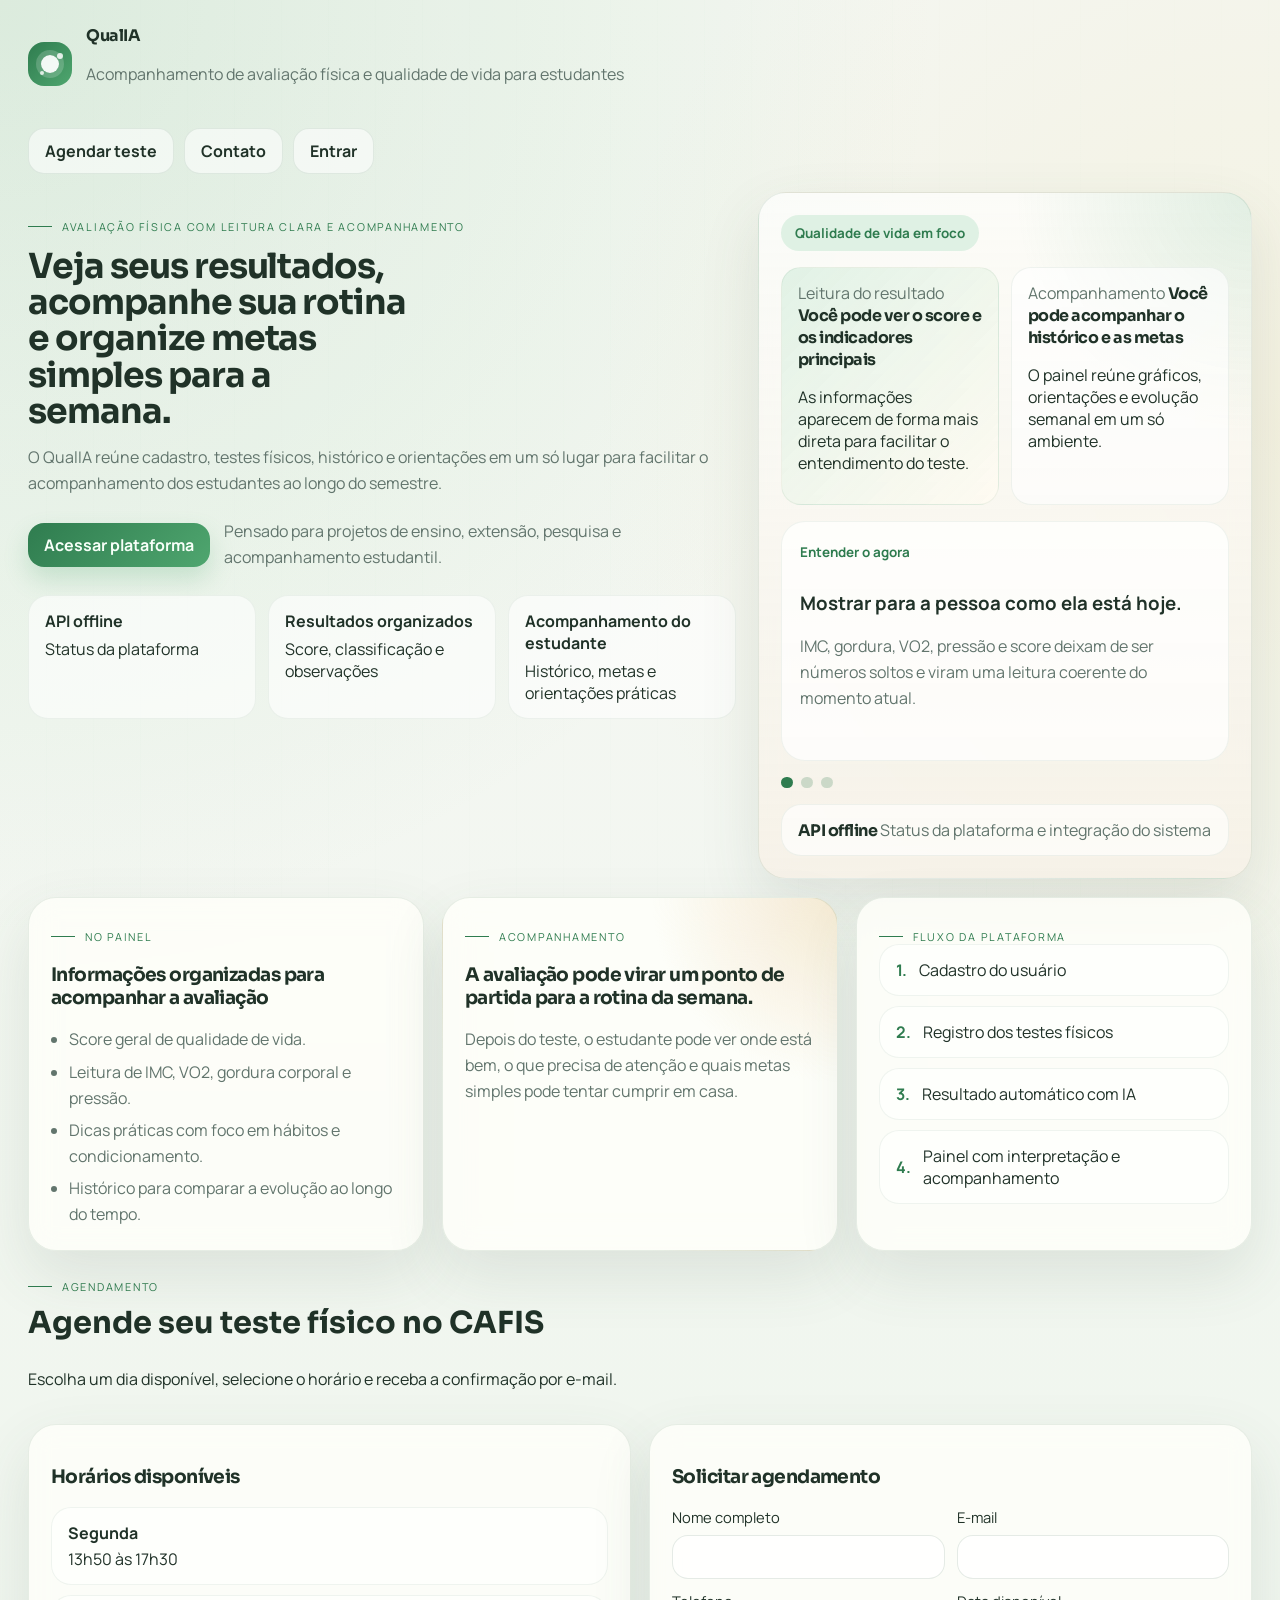
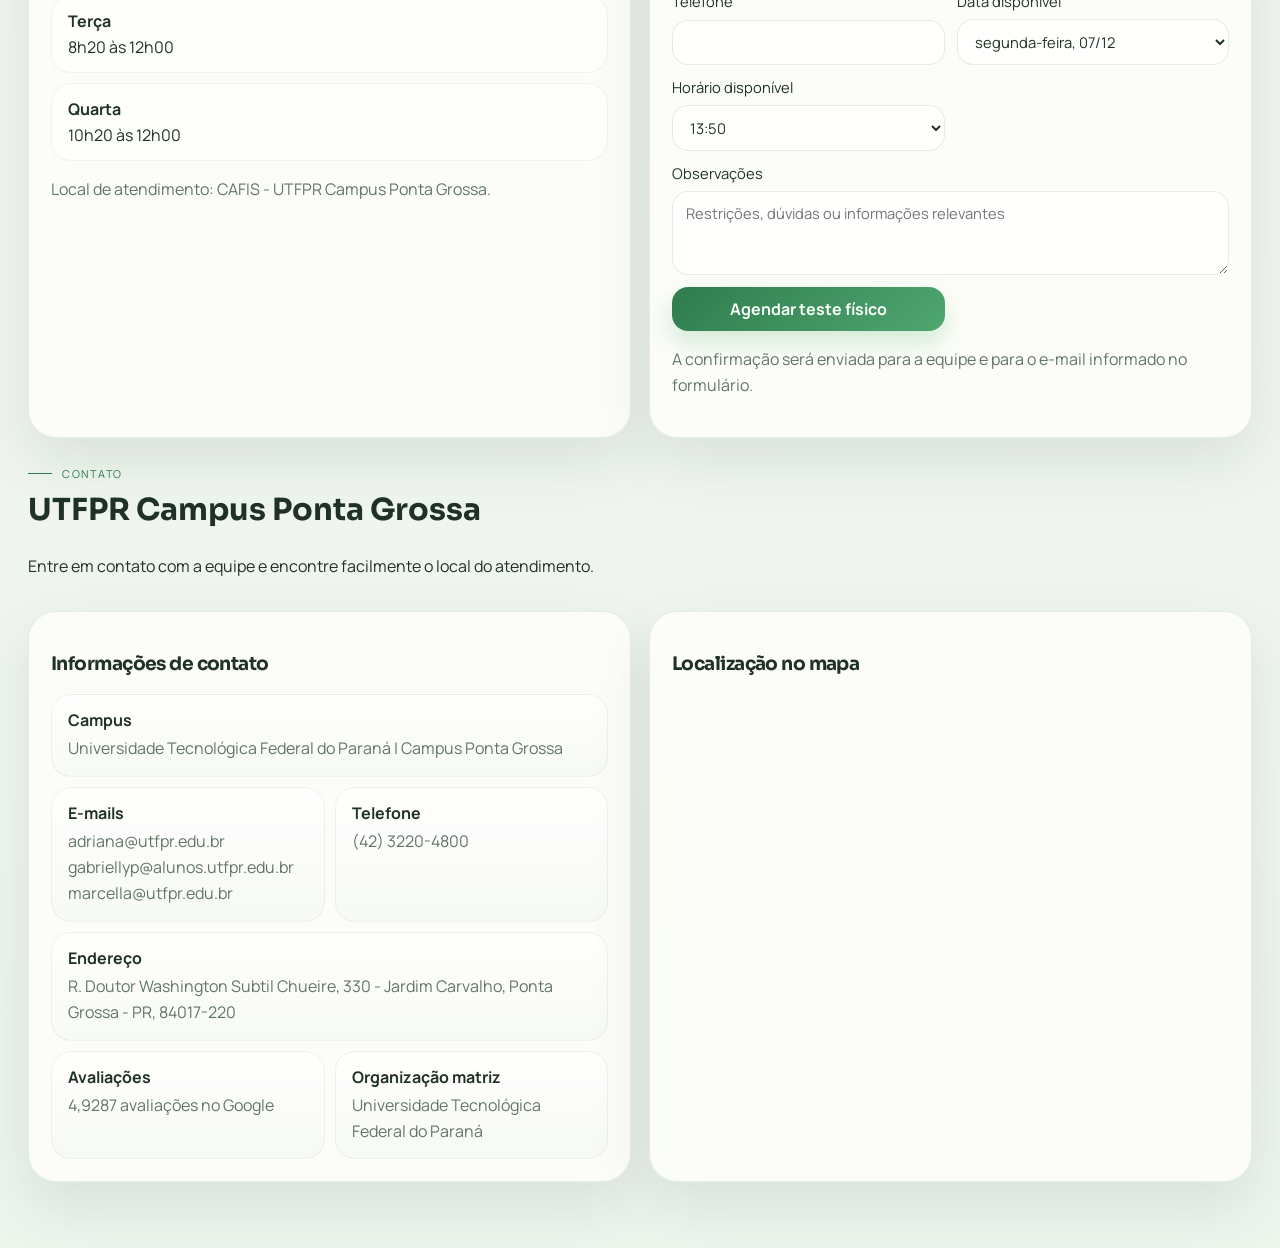
==== frontend/index.html @ cb6a68ba "QualIA inicial" ====
<!DOCTYPE html>
<html lang="pt-BR">
<head>
  <meta charset="UTF-8" />
  <meta name="viewport" content="width=device-width, initial-scale=1.0" />
  <title>QualIA</title>
  <link rel="preconnect" href="https://fonts.googleapis.com" />
  <link rel="preconnect" href="https://fonts.gstatic.com" crossorigin />
  <link href="https://fonts.googleapis.com/css2?family=Sora:wght@400;500;600;700&family=Manrope:wght@400;500;600;700&display=swap" rel="stylesheet" />
  <link rel="stylesheet" href="./styles.css?v=20260331c" />
</head>
<body>
  <div class="page-shell">
    <section id="public-view" class="screen">
      <header class="site-header">
        <div class="brand-block">
          <span class="brand-mark">
            <span class="brand-mark-core"></span>
          </span>
          <div>
            <strong>QualIA</strong>
            <p>Acompanhamento de avaliação física e qualidade de vida para estudantes</p>
          </div>
        </div>
        <nav class="site-nav">
          <a href="#schedule-section" class="btn ghost nav-link">Agendar teste</a>
          <a href="#contact-section" class="btn ghost nav-link">Contato</a>
          <button id="header-login-btn" class="btn ghost" type="button">Entrar</button>
        </nav>
      </header>

      <section class="hero">
        <div class="hero-copy">
          <span class="eyebrow">Avaliação física com leitura clara e acompanhamento</span>
          <h1>Veja seus resultados, acompanhe sua rotina e organize metas simples para a semana.</h1>
          <p class="hero-lead">
            O QualIA reúne cadastro, testes físicos, histórico e orientações em um só lugar para facilitar
            o acompanhamento dos estudantes ao longo do semestre.
          </p>

          <div class="hero-actions">
            <button id="open-login-btn" class="btn primary" type="button">Acessar plataforma</button>
            <span class="soft-note">Pensado para projetos de ensino, extensão, pesquisa e acompanhamento estudantil.</span>
          </div>

          <div class="hero-mini-metrics">
            <article>
              <strong id="hero-health">API offline</strong>
              <span>Status da plataforma</span>
            </article>
            <article>
              <strong>Resultados organizados</strong>
              <span>Score, classificação e observações</span>
            </article>
            <article>
              <strong>Acompanhamento do estudante</strong>
              <span>Histórico, metas e orientações práticas</span>
            </article>
          </div>
        </div>

        <div class="hero-panel glass">
          <div class="hero-panel-top">
            <span class="status-badge">Qualidade de vida em foco</span>
          </div>

          <div class="hero-panel-board">
            <article class="hero-board-card highlight">
              <span>Leitura do resultado</span>
              <strong>Você pode ver o score e os indicadores principais</strong>
              <p>As informações aparecem de forma mais direta para facilitar o entendimento do teste.</p>
            </article>
            <article class="hero-board-card">
              <span>Acompanhamento</span>
              <strong>Você pode acompanhar o histórico e as metas</strong>
              <p>O painel reúne gráficos, orientações e evolução semanal em um só ambiente.</p>
            </article>
          </div>

          <div class="carousel" id="landing-carousel">
            <article class="carousel-slide active">
              <span class="slide-label">Entender o agora</span>
              <h3>Mostrar para a pessoa como ela está hoje.</h3>
              <p>
                IMC, gordura, VO2, pressão e score deixam de ser números soltos e viram uma leitura coerente do momento atual.
              </p>
            </article>
            <article class="carousel-slide">
              <span class="slide-label">Criar motivação</span>
              <h3>Dar motivo real para voltar e acompanhar.</h3>
              <p>
                Quando o usuário enxerga os pontos fortes, os cuidados e o que pode evoluir, a avaliação ganha valor.
              </p>
            </article>
            <article class="carousel-slide">
              <span class="slide-label">Acompanhar evolução</span>
              <h3>Guardar histórico e comparar progresso.</h3>
              <p>
                O resultado vira uma jornada contínua de qualidade de vida, e não só uma medição isolada.
              </p>
            </article>
          </div>

          <div class="carousel-dots">
            <button class="carousel-dot active" type="button" data-slide="0" aria-label="Slide 1"></button>
            <button class="carousel-dot" type="button" data-slide="1" aria-label="Slide 2"></button>
            <button class="carousel-dot" type="button" data-slide="2" aria-label="Slide 3"></button>
          </div>

          <div class="hero-status-footer">
            <strong id="hero-status-title">API online</strong>
            <span>Status da plataforma e integração do sistema</span>
          </div>
        </div>
      </section>

      <section class="landing-grid">
        <article class="glass landing-card">
          <span class="eyebrow">No painel</span>
          <h3>Informações organizadas para acompanhar a avaliação</h3>
          <ul class="bullet-list">
            <li>Score geral de qualidade de vida.</li>
            <li>Leitura de IMC, VO2, gordura corporal e pressão.</li>
            <li>Dicas práticas com foco em hábitos e condicionamento.</li>
            <li>Histórico para comparar a evolução ao longo do tempo.</li>
          </ul>
        </article>

        <article class="glass landing-card accent-card">
          <span class="eyebrow">Acompanhamento</span>
          <h3>A avaliação pode virar um ponto de partida para a rotina da semana.</h3>
          <p>
            Depois do teste, o estudante pode ver onde está bem, o que precisa de atenção e quais metas simples
            pode tentar cumprir em casa.
          </p>
        </article>

        <article class="glass landing-card">
          <span class="eyebrow">Fluxo da plataforma</span>
          <div class="timeline-list">
            <div><strong>1.</strong><span>Cadastro do usuário</span></div>
            <div><strong>2.</strong><span>Registro dos testes físicos</span></div>
            <div><strong>3.</strong><span>Resultado automático com IA</span></div>
            <div><strong>4.</strong><span>Painel com interpretação e acompanhamento</span></div>
          </div>
        </article>
      </section>

      <section id="schedule-section" class="public-section">
        <div class="section-heading">
          <span class="eyebrow">Agendamento</span>
          <h2>Agende seu teste físico no CAFIS</h2>
          <p>Escolha um dia disponível, selecione o horário e receba a confirmação por e-mail.</p>
        </div>

        <div class="dashboard-grid schedule-grid">
          <article class="glass landing-card">
            <h3>Horários disponíveis</h3>
            <div class="schedule-list">
              <div><strong>Segunda</strong><span>13h50 às 17h30</span></div>
              <div><strong>Terça</strong><span>8h20 às 12h00</span></div>
              <div><strong>Quarta</strong><span>10h20 às 12h00</span></div>
            </div>
            <p class="muted">Local de atendimento: CAFIS - UTFPR Campus Ponta Grossa.</p>
          </article>

          <article class="glass landing-card">
            <h3>Solicitar agendamento</h3>
            <form id="appointment-form" class="form-grid">
              <label><span>Nome completo</span><input id="appt-name" type="text" required /></label>
              <label><span>E-mail</span><input id="appt-email" type="email" required /></label>
              <label><span>Telefone</span><input id="appt-phone" type="text" required /></label>
              <label><span>Data disponível</span><select id="appt-date" required></select></label>
              <label><span>Horário disponível</span><select id="appt-time" required></select></label>
              <label class="full"><span>Observações</span><textarea id="appt-notes" rows="3" placeholder="Restrições, dúvidas ou informações relevantes"></textarea></label>
              <button class="btn primary" type="submit">Agendar teste físico</button>
            </form>
            <p class="login-note">A confirmação será enviada para a equipe e para o e-mail informado no formulário.</p>
            <p id="appointment-feedback" class="form-feedback hidden"></p>
          </article>
        </div>
      </section>

      <section id="contact-section" class="public-section">
        <div class="section-heading">
          <span class="eyebrow">Contato</span>
          <h2>UTFPR Campus Ponta Grossa</h2>
          <p>Entre em contato com a equipe e encontre facilmente o local do atendimento.</p>
        </div>

        <div class="dashboard-grid contact-grid">
          <article class="glass landing-card">
            <h3>Informações de contato</h3>
            <div class="contact-list">
              <div class="contact-card wide"><strong>Campus</strong><span>Universidade Tecnológica Federal do Paraná | Campus Ponta Grossa</span></div>
              <div class="contact-card"><strong>E-mails</strong><span>adriana@utfpr.edu.br<br />gabriellyp@alunos.utfpr.edu.br<br />marcella@utfpr.edu.br</span></div>
              <div class="contact-card"><strong>Telefone</strong><span>(42) 3220-4800</span></div>
              <div class="contact-card wide"><strong>Endereço</strong><span>R. Doutor Washington Subtil Chueire, 330 - Jardim Carvalho, Ponta Grossa - PR, 84017-220</span></div>
              <div class="contact-card"><strong>Avaliações</strong><span>4,9287 avaliações no Google</span></div>
              <div class="contact-card"><strong>Organização matriz</strong><span>Universidade Tecnológica Federal do Paraná</span></div>
            </div>
          </article>

          <article class="glass landing-card map-card">
            <h3>Localização no mapa</h3>
            <iframe
              title="Mapa UTFPR Ponta Grossa"
              src="https://www.google.com/maps?q=R.%20Doutor%20Washington%20Subtil%20Chueire,%20330%20-%20Jardim%20Carvalho,%20Ponta%20Grossa%20-%20PR,%2084017-220&output=embed"
              loading="lazy"
              referrerpolicy="no-referrer-when-downgrade"
            ></iframe>
          </article>
        </div>
      </section>
    </section>

    <section id="login-view" class="screen hidden">
      <div class="login-shell">
        <article class="glass login-card">
          <div class="login-layout">
            <div class="login-content">
              <button id="back-home-btn" class="btn ghost back-btn" type="button">Voltar</button>
              <span class="eyebrow">Entrar na plataforma</span>
              <h2>Acesse o QualIA</h2>
              <p>Entre para visualizar o painel administrativo ou o painel pessoal de resultados.</p>
              <div class="login-benefits">
                <div><strong>Resultados claros</strong><span>Visualize score, indicadores e recomendações.</span></div>
                <div><strong>Histórico</strong><span>Acompanhe a evolução das avaliações ao longo do tempo.</span></div>
              </div>
            </div>

            <div class="login-form-panel">
              <form id="login-form" class="login-form-grid">
                <label>
                  <span>Email</span>
                  <input id="login-email" type="email" placeholder="email@exemplo.com" required />
                </label>
                <label>
                  <span>Senha</span>
                  <input id="login-password" type="password" placeholder="Sua senha" required />
                </label>
                <button class="btn primary" type="submit">Entrar</button>
            </form>
              <p id="google-hint" class="login-note">Use o e-mail e a senha cadastrados na plataforma.</p>
            </div>
          </div>
        </article>
      </div>
    </section>

    <section id="admin-view" class="screen hidden">
      <div class="topbar">
        <div>
          <span class="eyebrow">Painel administrativo</span>
          <h2>Cadastros, testes e acompanhamento</h2>
        </div>
        <div class="topbar-actions">
          <button id="refresh-admin-btn" class="btn ghost" type="button">Atualizar</button>
          <button class="btn danger" type="button" data-logout>Sair</button>
        </div>
      </div>

      <div class="metrics-grid">
        <article class="glass metric-card">
          <span>Usuários</span>
          <strong id="admin-users-count">0</strong>
          <p>Pessoas com cadastro ativo na plataforma.</p>
        </article>
        <article class="glass metric-card">
          <span>Avaliações</span>
          <strong id="admin-evals-count">0</strong>
          <p>Testes já registrados com leitura automatizada.</p>
        </article>
        <article class="glass metric-card">
          <span>Status</span>
          <strong>Operando</strong>
          <p>Pronto para cadastrar, avaliar e acompanhar.</p>
        </article>
      </div>

      <div class="admin-tabs">
        <button id="admin-main-tab-btn" class="btn ghost admin-tab-btn active" type="button">Painel geral</button>
        <button id="admin-academic-tab-btn" class="btn ghost admin-tab-btn" type="button">Turmas e disciplinas</button>
      </div>

      <article class="glass panel admin-main-section">
        <div class="panel-header">
          <div>
            <span class="eyebrow">Calendário</span>
            <h3>Agenda de agendamentos</h3>
          </div>
          <label class="inline-filter">
            <span>Mês</span>
            <select id="calendar-month-filter"></select>
          </label>
        </div>
        <div id="admin-calendar" class="calendar-grid"></div>
      </article>

      <div class="admin-grid academic-grid admin-academic-section hidden">
        <article class="glass panel">
          <div class="panel-header">
            <div>
              <span class="eyebrow">Disciplinas</span>
              <h3>Cadastrar disciplina e turma</h3>
            </div>
          </div>
          <form id="admin-discipline-form" class="form-grid">
            <label><span>Professor</span>
              <select id="acad-professor"></select>
            </label>
            <label><span>Ano</span><input id="acad-ano" type="number" min="2020" max="2100" required /></label>
            <label><span>Nome da disciplina</span><input id="acad-nome" type="text" required /></label>
            <label><span>Código</span><input id="acad-codigo" type="text" required /></label>
            <label><span>Horário</span><input id="acad-horario" type="text" placeholder="Ex.: segunda 13h50 às 15h30" required /></label>
            <label><span>Turma</span><input id="acad-turma" type="text" placeholder="Ex.: 1º período A" required /></label>
            <label class="full"><span>Arquivo de referência</span><input id="acad-arquivo" type="text" placeholder="Ex.: turma.pdf" /></label>
            <div class="row-actions full">
              <button class="btn primary" type="submit">Salvar disciplina</button>
              <button id="acad-cancel-edit" class="btn ghost hidden" type="button">Cancelar edição</button>
            </div>
          </form>
          <p id="admin-discipline-feedback" class="form-feedback hidden"></p>
        </article>

        <article class="glass panel">
          <div class="panel-header">
            <div>
              <span class="eyebrow">Turmas organizadas</span>
              <h3>Por professor e ano</h3>
            </div>
            <label class="inline-filter">
              <span>Ano</span>
              <select id="acad-year-filter">
                <option value="all">Todos</option>
              </select>
            </label>
          </div>
          <div id="disciplines-list" class="discipline-list"></div>
        </article>
      </div>

      <div class="admin-grid academic-grid admin-academic-section hidden">
        <article class="glass panel">
          <div class="panel-header">
            <div>
              <span class="eyebrow">Turma selecionada</span>
              <h3 id="selected-discipline-title">Escolha uma disciplina para importar e usar os alunos</h3>
            </div>
          </div>
          <form id="roster-import-form" class="form-grid">
            <input id="roster-discipline-id" type="hidden" />
            <label class="full"><span>Importar PDF da turma</span><input id="roster-pdf-file" type="file" accept=".pdf" /></label>
            <label class="full"><span>Arquivo de referência da turma</span><input id="roster-arquivo" type="text" placeholder="Ex.: turma.pdf" /></label>
            <label class="full">
              <span>Lista de alunos da turma</span>
              <textarea id="roster-text" rows="8" placeholder="Cole um aluno por linha ou use matrícula,nome"></textarea>
            </label>
            <div class="row-actions full">
              <button id="roster-import-text-btn" class="btn primary" type="submit">Importar texto</button>
              <button id="roster-import-pdf-btn" class="btn ghost" type="button">Importar PDF</button>
            </div>
          </form>
          <p class="muted">Se o PDF não permitir extração automática, basta colar a lista da turma em bloco aqui.</p>
          <p id="roster-import-feedback" class="form-feedback hidden"></p>
          <div id="roster-list" class="roster-list"></div>
        </article>

        <article class="glass panel">
          <div class="panel-header">
            <div>
              <span class="eyebrow">Busca geral</span>
              <h3>Encontrar testes pelo nome</h3>
            </div>
          </div>
          <div class="search-box">
            <input id="eval-search-input" type="text" placeholder="Digite o nome ou e-mail para buscar" />
          </div>
          <div id="eval-search-results" class="search-results"></div>
        </article>
      </div>

      <div class="admin-grid admin-main-section">
        <article class="glass panel">
          <div class="panel-header">
            <div>
              <span class="eyebrow">Cadastro</span>
              <h3>Novo usuário</h3>
            </div>
          </div>
          <form id="admin-user-form" class="form-grid">
            <label><span>Nome</span><input id="adm-nome" type="text" required /></label>
            <label><span>Email</span><input id="adm-email" type="email" required /></label>
            <label><span>CPF</span><input id="adm-cpf" type="text" required /></label>
            <label><span>Idade</span><input id="adm-idade" type="number" min="10" max="100" required /></label>
            <label><span>Sexo</span>
              <select id="adm-sexo">
                <option value="M">Masculino</option>
                <option value="F">Feminino</option>
              </select>
            </label>
            <label><span>Altura (cm)</span><input id="adm-altura" type="number" min="120" max="230" required /></label>
            <label class="full"><span>Observações</span><textarea id="adm-observacoes" rows="3"></textarea></label>
            <button class="btn primary" type="submit">Salvar usuário</button>
          </form>
          <p id="admin-user-feedback" class="form-feedback hidden"></p>
        </article>

        <article class="glass panel">
          <div class="panel-header">
            <div>
              <span class="eyebrow">Avaliação</span>
              <h3>Registrar teste físico</h3>
            </div>
          </div>
          <form id="admin-eval-form" class="form-grid">
            <label><span>Modo de preenchimento</span>
              <select id="eval-entry-mode">
                <option value="turma">Pela turma</option>
                <option value="avulso">Cadastro avulso</option>
              </select>
            </label>
            <label class="eval-entry-group" data-entry-mode="turma"><span>Disciplina/turma</span><select id="eval-discipline"></select></label>
            <label class="eval-entry-group" data-entry-mode="turma"><span>Aluno da turma</span><select id="eval-roster"></select></label>
            <label class="eval-entry-group" data-entry-mode="avulso"><span>Email do usuário</span><input id="eval-email" type="email" list="users-email-list" /></label>
            <datalist id="users-email-list"></datalist>
            <label class="eval-entry-group" data-entry-mode="avulso"><span>Nome do aluno</span><input id="eval-nome" type="text" /></label>
            <label><span>Idade</span><input id="eval-idade" type="number" min="10" max="100" /></label>
            <label><span>Sexo</span>
              <select id="eval-sexo">
                <option value="">Selecionar</option>
                <option value="M">Masculino</option>
                <option value="F">Feminino</option>
              </select>
            </label>
            <label><span>Altura (cm)</span><input id="eval-altura" type="number" min="120" max="230" /></label>
            <label><span>Tipo da avaliação</span>
              <select id="eval-tipo">
                <option value="completa">Completa</option>
                <option value="bioimpedância">Bioimpedância</option>
                <option value="cardiorrespiratória">Cardiorrespiratória</option>
                <option value="força e resistência">Força e resistência</option>
              </select>
            </label>
            <div class="eval-group" data-eval-group="completa,bioimpedância,cardiorrespiratória,força e resistência">
              <label><span>Peso (kg)</span><input id="eval-peso" type="number" step="0.1" required /></label>
            </div>
            <div class="eval-group" data-eval-group="completa,bioimpedância">
              <label><span>% Gordura</span><input id="eval-bf" type="number" step="0.1" /></label>
              <label><span>% Água</span><input id="eval-agua" type="number" step="0.1" /></label>
              <label><span>% Massa muscular</span><input id="eval-musculo" type="number" step="0.1" /></label>
              <label><span>BMR</span><input id="eval-bmr" type="number" step="0.1" /></label>
              <label><span>Idade metabólica</span><input id="eval-idade-met" type="number" step="0.1" /></label>
              <label><span>Massa óssea</span><input id="eval-massa-ossea" type="number" step="0.1" /></label>
            </div>
            <div class="eval-group" data-eval-group="completa,cardiorrespiratória">
              <label><span>VO2</span><input id="eval-vo2" type="number" step="0.1" /></label>
              <label><span>Cooper (km)</span><input id="eval-cooper" type="number" step="0.01" /></label>
              <label><span>Pressão sistólica</span><input id="eval-sist" type="number" /></label>
              <label><span>Pressão diastólica</span><input id="eval-diast" type="number" /></label>
              <label><span>FC repouso</span><input id="eval-fc-rep" type="number" /></label>
              <label><span>FC pós exercício</span><input id="eval-fc-pos" type="number" /></label>
              <label><span>FC recuperação 5 min</span><input id="eval-fc-rec" type="number" /></label>
            </div>
            <div class="eval-group" data-eval-group="completa,força e resistência">
              <label><span>Flexibilidade</span><input id="eval-flexibilidade" type="number" step="0.1" /></label>
              <label><span>Abdominais</span><input id="eval-abd" type="number" /></label>
              <label><span>Flexões</span><input id="eval-flexao" type="number" /></label>
            </div>
            <label class="full"><span>Observações</span><textarea id="eval-observacoes" rows="3"></textarea></label>
            <button class="btn primary" type="submit">Salvar avaliação</button>
          </form>
          <p id="admin-eval-feedback" class="form-feedback hidden"></p>
        </article>
      </div>

      <article class="glass panel admin-main-section">
        <div class="panel-header">
          <div>
            <span class="eyebrow">Pessoas cadastradas</span>
            <h3>Usuários</h3>
          </div>
        </div>
        <div id="admin-users-list" class="users-list"></div>
      </article>

      <article class="glass panel admin-main-section">
        <div class="panel-header">
          <div>
            <span class="eyebrow">Agendamentos</span>
            <h3>Testes físicos marcados</h3>
          </div>
        </div>
        <div id="admin-appointments-list" class="appointments-list"></div>
      </article>
    </section>

    <section id="user-view" class="screen hidden">
      <div class="topbar">
        <div>
          <span class="eyebrow">Painel pessoal</span>
          <h2 id="user-greeting">Seu resultado mais recente</h2>
        </div>
        <div class="topbar-actions">
          <button id="back-admin-btn" class="btn ghost hidden" type="button">Voltar ao admin</button>
          <button class="btn danger" type="button" data-logout>Sair</button>
        </div>
      </div>

      <div class="user-hero-grid">
        <article class="glass profile-card">
          <span class="eyebrow">Perfil</span>
          <h3 id="user-name">Usuário</h3>
          <p id="user-meta">Sem dados</p>
          <p id="user-created" class="muted"></p>
        </article>

        <article class="glass score-card">
          <span class="eyebrow">Score QualIA</span>
          <strong id="score-value">--</strong>
          <p id="score-objective">Sem avaliação ainda.</p>
          <div class="row-actions score-actions">
            <button id="send-latest-email-btn" class="btn ghost" type="button">Enviar resultado por e-mail</button>
            <button id="send-all-email-btn" class="btn ghost" type="button">Enviar todos os resultados</button>
          </div>
          <p id="results-email-feedback" class="form-feedback hidden"></p>
        </article>
      </div>

      <div class="results-grid">
        <article class="glass result-card">
          <span>IMC</span>
          <strong id="imc-value">--</strong>
          <p id="imc-class">-</p>
        </article>
        <article class="glass result-card">
          <span>VO2</span>
          <strong id="vo2-value">--</strong>
          <p id="vo2-class">-</p>
        </article>
        <article class="glass result-card">
          <span>Gordura</span>
          <strong id="bf-value">--</strong>
          <p id="bf-class">-</p>
        </article>
        <article class="glass result-card">
          <span>Pressão</span>
          <strong id="pressao-value">--</strong>
          <p id="pressao-class">-</p>
        </article>
      </div>

      <div class="dashboard-grid">
        <article class="glass panel">
          <div class="panel-header">
            <div>
              <span class="eyebrow">Resumo visual</span>
              <h3>Principais Indicadores</h3>
            </div>
          </div>
          <div class="mini-chart-list">
            <div class="mini-chart-item">
              <div class="mini-chart-top"><span>IMC</span><strong id="chart-imc-label">--</strong></div>
              <div class="mini-chart-track"><span id="chart-imc-fill" class="mini-chart-fill"></span></div>
            </div>
            <div class="mini-chart-item">
              <div class="mini-chart-top"><span>VO2</span><strong id="chart-vo2-label">--</strong></div>
              <div class="mini-chart-track"><span id="chart-vo2-fill" class="mini-chart-fill"></span></div>
            </div>
            <div class="mini-chart-item">
              <div class="mini-chart-top"><span>Gordura</span><strong id="chart-bf-label">--</strong></div>
              <div class="mini-chart-track"><span id="chart-bf-fill" class="mini-chart-fill"></span></div>
            </div>
            <div class="mini-chart-item">
              <div class="mini-chart-top"><span>Score geral</span><strong id="chart-score-label">--</strong></div>
              <div class="mini-chart-track"><span id="chart-score-fill" class="mini-chart-fill"></span></div>
            </div>
          </div>
        </article>

        <article class="glass panel">
          <div class="panel-header">
            <div>
              <span class="eyebrow">Leitura da IA</span>
              <h3>Pontos e recomendações</h3>
            </div>
          </div>
          <div class="insight-columns">
            <div>
              <h4>Pontos fortes</h4>
              <ul id="pontos-fortes" class="bullet-list"></ul>
            </div>
            <div>
              <h4>Pontos de atenção</h4>
              <ul id="pontos-fracos" class="bullet-list"></ul>
            </div>
            <div>
              <h4>Dicas práticas</h4>
              <ul id="recomendacoes" class="bullet-list"></ul>
            </div>
          </div>
        </article>
      </div>

      <div class="dashboard-grid user-guidance-grid">
        <article class="glass panel">
          <div class="panel-header">
            <div>
              <span class="eyebrow">Alimentação</span>
              <h3>Recomendações para a rotina</h3>
            </div>
          </div>
          <ul id="nutrition-list" class="bullet-list"></ul>
        </article>

        <article class="glass panel">
          <div class="panel-header">
            <div>
              <span class="eyebrow">Plano semanal</span>
              <h3>Metas e atividades em casa</h3>
            </div>
          </div>
          <p id="weekly-progress-text" class="muted">Sem plano semanal ainda.</p>
          <p id="weekly-encouragement" class="tracker-message"></p>
          <div id="weekly-plan-list" class="habit-list"></div>
        </article>
      </div>

      <div class="dashboard-grid user-guidance-grid">
        <article class="glass panel">
          <div class="panel-header">
            <div>
              <span class="eyebrow">Hidratação</span>
              <h3>Meta de água do dia</h3>
            </div>
          </div>
          <p id="water-target" class="muted">Sem meta calculada.</p>
          <div class="water-progress">
            <div class="water-progress-track"><span id="water-progress-fill" class="water-progress-fill"></span></div>
            <strong id="water-progress-label">0%</strong>
          </div>
          <div class="water-actions">
            <label class="water-input">
              <span>Quanto tomou hoje (litros)</span>
              <input id="water-amount-input" type="number" step="0.1" min="0" placeholder="Ex.: 0.5" />
            </label>
            <button id="water-add-btn" class="btn primary" type="button">Registrar água</button>
            <button id="water-reset-btn" class="btn ghost" type="button">Recomeçar dia</button>
          </div>
          <p id="water-feedback" class="tracker-message"></p>
        </article>

        <article class="glass panel">
          <div class="panel-header">
            <div>
              <span class="eyebrow">Acompanhamento</span>
              <h3>Seu ritmo de evolução</h3>
            </div>
          </div>
          <div class="tracker-summary">
            <div class="tracker-pill">
              <strong id="weekly-completion-rate">0%</strong>
              <span>Conclusão semanal</span>
            </div>
            <div class="tracker-pill">
              <strong id="water-total-today">0.0 L</strong>
              <span>Água registrada hoje</span>
            </div>
          </div>
          <p class="muted">Marque as atividades, acompanhe a água e receba incentivo conforme sua consistência.</p>
        </article>
      </div>

      <div class="dashboard-grid user-content-grid">
        <article class="glass panel">
          <div class="panel-header">
            <div>
              <span class="eyebrow">Recursos</span>
              <h3>Sites e referências de qualidade de vida</h3>
            </div>
          </div>
          <div id="resources-list" class="resource-grid"></div>
        </article>

        <article class="glass panel">
          <div class="panel-header">
            <div>
              <span class="eyebrow">Notícias do dia</span>
              <h3>Atualizações de saúde e bem-estar</h3>
            </div>
          </div>
          <div id="news-list" class="news-list"></div>
        </article>
      </div>

      <article class="glass panel">
        <div class="panel-header">
          <div>
            <span class="eyebrow">Histórico</span>
            <h3>Últimas avaliações</h3>
          </div>
        </div>
        <div id="history-list" class="history-list"></div>
      </article>
    </section>
  </div>

  <div id="toast" class="toast hidden"></div>
  <script src="./config.js"></script>
  <script src="./script.js?v=20260331c"></script>
</body>
</html>
---- frontend/styles.css ----
:root {
  --bg: #f4f7f1;
  --bg-2: #edf5ed;
  --surface: rgba(255, 255, 251, 0.8);
  --surface-strong: #fffef9;
  --line: rgba(70, 112, 84, 0.12);
  --text: #203228;
  --muted: #62756d;
  --accent: #4fa66f;
  --accent-strong: #2f7c4f;
  --accent-soft: #dff1e4;
  --sand: #f3e6cd;
  --danger: #bb6666;
  --shadow: 0 24px 60px rgba(64, 88, 70, 0.12);
}

* {
  box-sizing: border-box;
}

html, body {
  min-height: 100%;
  margin: 0;
}

body {
  font-family: "Manrope", sans-serif;
  color: var(--text);
  background:
    radial-gradient(circle at top left, rgba(121, 188, 141, 0.22), transparent 30%),
    radial-gradient(circle at right 15%, rgba(244, 223, 175, 0.28), transparent 25%),
    linear-gradient(180deg, var(--bg) 0%, var(--bg-2) 100%);
}

body::before {
  content: "";
  position: fixed;
  inset: 0;
  pointer-events: none;
  background:
    linear-gradient(rgba(255, 255, 255, 0.16), rgba(255, 255, 255, 0.16)),
    repeating-linear-gradient(
      90deg,
      transparent 0,
      transparent 46px,
      rgba(79, 166, 111, 0.028) 46px,
      rgba(79, 166, 111, 0.028) 47px
    );
  opacity: 0.5;
}

.page-shell {
  position: relative;
  z-index: 1;
  width: min(1520px, calc(100% - 56px));
  margin: 0 auto;
  padding: 24px 0 48px;
}

.screen {
  animation: rise 0.35s ease;
}

.glass {
  background: var(--surface);
  border: 1px solid var(--line);
  box-shadow: var(--shadow);
  backdrop-filter: blur(14px);
}

.hidden {
  display: none !important;
}

.eyebrow {
  display: inline-flex;
  align-items: center;
  gap: 10px;
  text-transform: uppercase;
  letter-spacing: 0.16em;
  font-size: 0.68rem;
  color: var(--accent-strong);
}

.eyebrow::before {
  content: "";
  width: 24px;
  height: 1px;
  background: currentColor;
}

.site-header,
.site-nav,
.topbar,
.topbar-actions,
.hero-actions,
.mini-chart-top,
.panel-header,
.admin-tabs {
  display: flex;
  align-items: center;
}

.site-header,
.hero,
.landing-grid,
.metrics-grid,
.admin-grid,
.academic-grid,
.results-grid,
.dashboard-grid,
.insight-columns,
.user-hero-grid {
  display: grid;
  gap: 18px;
}

.site-header {
  justify-content: space-between;
  gap: 24px;
  margin-bottom: 18px;
}

.site-nav {
  gap: 10px;
  flex-wrap: wrap;
}

.nav-link {
  text-decoration: none;
}

.brand-block {
  display: flex;
  align-items: center;
  gap: 14px;
}

.brand-mark {
  width: 44px;
  height: 44px;
  border-radius: 16px;
  display: grid;
  place-items: center;
  background: linear-gradient(135deg, var(--accent-strong), var(--accent));
  position: relative;
}

.brand-mark-core {
  width: 18px;
  height: 18px;
  border-radius: 999px;
  background: rgba(255, 255, 255, 0.94);
  box-shadow:
    0 0 0 5px rgba(255, 255, 255, 0.18),
    10px -8px 0 -6px rgba(255, 255, 255, 0.84),
    -8px 9px 0 -7px rgba(255, 255, 255, 0.8);
}

.brand-block strong,
.hero h1,
.hero-panel strong,
.landing-card h3,
.login-header h2,
.topbar h2,
.panel h3,
.profile-card h3,
.score-card strong,
.result-card strong,
.metric-card strong {
  font-family: "Sora", sans-serif;
  letter-spacing: -0.03em;
}

.brand-block p,
.hero-lead,
.soft-note,
.landing-card p,
.metric-card p,
.login-header p,
.login-note,
.muted,
#score-objective,
.result-card p,
.carousel-slide p,
.news-item p,
.resource-card p {
  color: var(--muted);
  line-height: 1.62;
}

.hero {
  grid-template-columns: 1.18fr 0.82fr;
  margin-bottom: 18px;
}

.hero-copy {
  padding: 18px 4px 12px 0;
}

.hero h1 {
  margin: 14px 0 12px;
  font-size: clamp(2rem, 2.7vw, 3.15rem);
  line-height: 1.05;
  max-width: 15ch;
}

.hero-actions {
  gap: 14px;
  flex-wrap: wrap;
  margin-top: 22px;
}

.soft-note {
  max-width: 460px;
}

.hero-mini-metrics {
  display: grid;
  grid-template-columns: repeat(3, minmax(0, 1fr));
  gap: 12px;
  margin-top: 24px;
}

.hero-mini-metrics article,
.timeline-list div,
.resource-card,
.news-item {
  border-radius: 20px;
  padding: 14px 16px;
  background: rgba(255, 255, 255, 0.6);
  border: 1px solid rgba(70, 112, 84, 0.08);
}

.hero-mini-metrics strong {
  display: block;
  margin-bottom: 6px;
}

.hero-panel,
.landing-card,
.login-card,
.metric-card,
.panel,
.profile-card,
.score-card,
.result-card {
  border-radius: 28px;
  padding: 22px;
}

.hero-panel {
  display: grid;
  gap: 16px;
  background:
    radial-gradient(circle at top right, rgba(79, 166, 111, 0.15), transparent 28%),
    linear-gradient(180deg, rgba(255, 255, 255, 0.68), rgba(246, 241, 231, 0.88));
}

.hero-panel-top {
  display: grid;
  gap: 0;
}

.hero-panel-board {
  display: grid;
  grid-template-columns: repeat(2, minmax(0, 1fr));
  gap: 12px;
}

.hero-board-card,
.hero-status-footer,
.schedule-list div,
.contact-card {
  border-radius: 20px;
  padding: 14px 16px;
  background: rgba(255, 255, 255, 0.62);
  border: 1px solid rgba(70, 112, 84, 0.08);
}

.hero-board-card.highlight {
  background: linear-gradient(135deg, rgba(223, 241, 228, 0.92), rgba(255, 251, 242, 0.78));
}

.hero-board-card span,
.hero-status-footer span {
  color: var(--muted);
}

.status-badge {
  width: fit-content;
  padding: 9px 14px;
  border-radius: 999px;
  background: var(--accent-soft);
  color: var(--accent-strong);
  font-size: 0.84rem;
  font-weight: 700;
}

.carousel {
  position: relative;
  min-height: 240px;
}

.carousel-slide {
  position: absolute;
  inset: 0;
  opacity: 0;
  transform: translateX(16px);
  transition: opacity 0.35s ease, transform 0.35s ease;
  padding: 18px;
  border-radius: 24px;
  background: rgba(255, 255, 255, 0.72);
  border: 1px solid rgba(70, 112, 84, 0.08);
}

.carousel-slide.active {
  opacity: 1;
  transform: translateX(0);
}

.slide-label {
  display: inline-block;
  margin-bottom: 10px;
  color: var(--accent-strong);
  font-size: 0.84rem;
  font-weight: 700;
}

.carousel-dots {
  display: flex;
  gap: 8px;
}

.carousel-dot {
  width: 11px;
  height: 11px;
  border: 0;
  border-radius: 999px;
  background: rgba(47, 124, 79, 0.22);
  cursor: pointer;
}

.carousel-dot.active {
  background: var(--accent-strong);
}

.landing-grid {
  grid-template-columns: repeat(3, minmax(0, 1fr));
}

.public-section {
  margin-top: 28px;
}

.section-heading {
  display: grid;
  gap: 10px;
  margin-bottom: 18px;
}

.section-heading h2 {
  margin: 0;
  font-family: "Sora", sans-serif;
  font-size: 1.9rem;
}

.accent-card {
  background:
    radial-gradient(circle at top right, rgba(243, 230, 205, 0.85), transparent 35%),
    rgba(255, 255, 251, 0.82);
}

.timeline-list {
  display: grid;
  gap: 10px;
}

.timeline-list div {
  display: grid;
  grid-template-columns: auto 1fr;
  gap: 12px;
  align-items: center;
}

.timeline-list strong {
  color: var(--accent-strong);
}

.login-shell {
  min-height: 78vh;
  display: grid;
  place-items: center;
}

.schedule-grid,
.contact-grid {
  grid-template-columns: 0.9fr 1.1fr;
}

.schedule-list,
.contact-list {
  display: grid;
  gap: 10px;
}

.contact-list {
  grid-template-columns: repeat(2, minmax(0, 1fr));
}

.contact-card {
  background:
    linear-gradient(180deg, rgba(255, 255, 255, 0.76), rgba(246, 249, 243, 0.9));
  box-shadow: inset 0 1px 0 rgba(255, 255, 255, 0.5);
}

.contact-card.wide {
  grid-column: span 2;
}

.schedule-list strong,
.contact-card strong {
  display: block;
  margin-bottom: 4px;
}

.contact-card span {
  color: var(--muted);
  line-height: 1.65;
}

.map-card iframe {
  width: 100%;
  min-height: 380px;
  border: 0;
  border-radius: 20px;
}

.login-card {
  width: min(1040px, 100%);
}

.login-layout {
  display: grid;
  grid-template-columns: 1fr 0.92fr;
  gap: 26px;
  align-items: stretch;
}

.login-content,
.login-form-panel {
  display: grid;
  gap: 14px;
}

.back-btn {
  width: fit-content;
}

.login-content h2 {
  margin: 0;
  font-size: 2rem;
}

.login-benefits {
  display: grid;
  gap: 12px;
  margin-top: 8px;
}

.login-benefits div {
  border-radius: 18px;
  padding: 14px 16px;
  background: rgba(255, 255, 255, 0.62);
  border: 1px solid rgba(70, 112, 84, 0.08);
}

.login-benefits strong {
  display: block;
  margin-bottom: 4px;
}

.login-form-grid,
.form-grid {
  display: grid;
  grid-template-columns: repeat(2, minmax(0, 1fr));
  gap: 12px;
  margin-top: 18px;
}

.login-form-grid label,
.form-grid label {
  display: grid;
  gap: 8px;
  font-size: 0.92rem;
}

.full {
  grid-column: 1 / -1;
}

.eval-group {
  display: grid;
  grid-template-columns: repeat(3, minmax(0, 1fr));
  gap: 12px;
  grid-column: 1 / -1;
}

.form-feedback {
  margin-top: 12px;
  padding: 12px 14px;
  border-radius: 16px;
  font-size: 0.95rem;
}

.form-feedback.success {
  background: rgba(79, 166, 111, 0.12);
  color: var(--accent-strong);
  border: 1px solid rgba(79, 166, 111, 0.18);
}

.form-feedback.error {
  background: rgba(187, 102, 102, 0.12);
  color: #8a3b3b;
  border: 1px solid rgba(187, 102, 102, 0.18);
}

input,
select,
textarea,
button {
  font: inherit;
}

input,
select,
textarea {
  width: 100%;
  border: 1px solid rgba(70, 112, 84, 0.14);
  background: rgba(255, 255, 255, 0.72);
  color: var(--text);
  border-radius: 16px;
  padding: 11px 13px;
  transition: border-color 0.18s ease, transform 0.18s ease, background 0.18s ease;
}

input:focus,
select:focus,
textarea:focus {
  outline: none;
  border-color: rgba(79, 166, 111, 0.72);
  background: var(--surface-strong);
  transform: translateY(-1px);
}

.btn {
  border: 0;
  border-radius: 16px;
  cursor: pointer;
  padding: 11px 16px;
  font-weight: 700;
  transition: transform 0.18s ease, opacity 0.18s ease, box-shadow 0.18s ease;
}

.btn:hover {
  transform: translateY(-1px);
}

.btn.primary {
  color: #f7fff8;
  background: linear-gradient(135deg, var(--accent-strong), var(--accent));
  box-shadow: 0 12px 24px rgba(79, 166, 111, 0.24);
}

.btn.ghost {
  background: rgba(255, 255, 255, 0.56);
  color: var(--text);
  border: 1px solid rgba(70, 112, 84, 0.12);
}

.btn.danger {
  background: rgba(187, 102, 102, 0.12);
  color: #8a3b3b;
  border: 1px solid rgba(187, 102, 102, 0.16);
}

.btn:disabled {
  opacity: 0.55;
  transform: none;
  cursor: not-allowed;
}

.login-note {
  margin-top: 16px;
}

.topbar {
  justify-content: space-between;
  gap: 18px;
  margin-bottom: 18px;
}

.topbar-actions {
  gap: 10px;
  flex-wrap: wrap;
}

.topbar h2 {
  margin: 10px 0 0;
  font-size: 1.66rem;
}

.admin-tabs {
  gap: 10px;
  margin-bottom: 18px;
}

.admin-tab-btn.active {
  background: linear-gradient(135deg, var(--accent-strong), var(--accent));
  color: #f7fff8;
  border-color: transparent;
}

.metrics-grid {
  grid-template-columns: repeat(3, minmax(260px, 1fr));
  margin-bottom: 18px;
}

.metric-card span,
.result-card span,
.mini-chart-top span {
  color: var(--accent-strong);
  font-size: 0.84rem;
  font-weight: 700;
}

.metric-card strong,
.score-card strong,
.result-card strong {
  display: block;
  font-size: 1.78rem;
  margin: 8px 0 6px;
}

.admin-grid {
  grid-template-columns: 0.9fr 1.1fr;
  margin-bottom: 18px;
}

.academic-grid {
  grid-template-columns: 1fr 1fr;
  margin-bottom: 18px;
}

.users-list,
.history-list,
.resource-grid,
.news-list,
.mini-chart-list,
.appointments-list,
.habit-list,
.discipline-list,
.roster-list,
.search-results,
.calendar-events {
  display: grid;
  gap: 12px;
}

.user-row,
.history-item {
  display: grid;
  grid-template-columns: 1.3fr 0.9fr auto;
  gap: 12px;
  align-items: center;
  padding: 15px 16px;
  border-radius: 18px;
  background: rgba(255, 255, 255, 0.6);
  border: 1px solid rgba(70, 112, 84, 0.08);
}

.row-actions {
  display: flex;
  gap: 8px;
  flex-wrap: wrap;
}

.score-actions {
  margin-top: 16px;
}

.appointment-row {
  display: grid;
  grid-template-columns: 1.15fr 0.95fr 0.9fr 0.8fr;
  gap: 14px;
  align-items: center;
  padding: 12px 14px;
  border-radius: 18px;
  background: rgba(255, 255, 255, 0.6);
  border: 1px solid rgba(70, 112, 84, 0.08);
}

.compact-actions {
  margin-top: 8px;
}

.discipline-card,
.roster-row,
.search-row,
.calendar-day {
  border-radius: 18px;
  border: 1px solid rgba(70, 112, 84, 0.08);
  background: rgba(255, 255, 255, 0.66);
}

.discipline-card {
  display: grid;
  gap: 12px;
  padding: 16px;
}

.discipline-card-main {
  text-align: left;
  padding: 0;
  background: transparent;
  border: 0;
}

.discipline-card span,
.calendar-day header span {
  color: var(--accent-strong);
  font-size: 0.82rem;
  font-weight: 700;
}

.discipline-card strong {
  display: block;
  margin: 6px 0;
}

.discipline-year-group {
  display: grid;
  gap: 10px;
}

.discipline-year-header,
.discipline-professor-group header {
  display: flex;
  align-items: center;
  justify-content: space-between;
  gap: 12px;
}

.discipline-year-group h4 {
  margin: 0;
  font-family: "Sora", sans-serif;
  font-size: 1rem;
}

.discipline-year-count,
.discipline-professor-group header span {
  color: var(--muted);
  font-size: 0.88rem;
}

.discipline-professor-group {
  display: grid;
  gap: 12px;
  padding: 14px;
  border-radius: 18px;
  background: rgba(255, 255, 255, 0.42);
  border: 1px solid rgba(70, 112, 84, 0.08);
}

.discipline-year-list {
  display: grid;
  gap: 12px;
}

.discipline-card.selected {
  border-color: rgba(79, 166, 111, 0.34);
  box-shadow: inset 0 0 0 1px rgba(79, 166, 111, 0.16);
}

.roster-row,
.search-row {
  display: grid;
  grid-template-columns: 1.2fr 0.7fr auto;
  gap: 12px;
  align-items: center;
  padding: 15px 16px;
}

.calendar-grid {
  display: block;
}

.calendar-table-wrap {
  overflow-x: auto;
  padding-bottom: 6px;
}

.calendar-table {
  width: 100%;
  min-width: 700px;
  border-collapse: separate;
  border-spacing: 6px;
  table-layout: fixed;
}

.calendar-weekday {
  text-align: center;
  padding: 8px 6px;
  border-radius: 12px;
  background: rgba(223, 241, 228, 0.68);
  color: var(--accent-strong);
  font-size: 0.76rem;
  font-weight: 800;
  letter-spacing: 0.03em;
  text-transform: uppercase;
}

.calendar-day {
  padding: 8px;
  min-height: 94px;
  vertical-align: top;
  height: 94px;
}

.calendar-day-top {
  display: flex;
  align-items: center;
  justify-content: space-between;
  margin-bottom: 6px;
}

.calendar-day strong {
  font-family: "Sora", sans-serif;
  font-size: 0.84rem;
}

.calendar-day.today {
  border-color: rgba(79, 166, 111, 0.34);
  box-shadow: inset 0 0 0 1px rgba(79, 166, 111, 0.16);
}

.calendar-event {
  display: grid;
  gap: 2px;
  padding: 4px 6px;
  border-radius: 8px;
  background: rgba(79, 166, 111, 0.11);
  color: var(--accent-strong);
  font-size: 0.7rem;
  font-weight: 700;
}

.calendar-event span {
  color: var(--text);
  font-size: 0.68rem;
  font-weight: 600;
}

.calendar-empty {
  padding-top: 4px;
  font-size: 0.7rem;
}

.calendar-more {
  margin-top: 4px;
  font-size: 0.67rem;
  color: var(--muted);
}

.inline-filter {
  display: grid;
  gap: 6px;
  min-width: 150px;
}

.inline-filter span {
  font-size: 0.8rem;
  color: var(--muted);
  font-weight: 700;
}

.muted-day {
  opacity: 0.52;
}

.search-box {
  margin-bottom: 12px;
}

.appointment-badge {
  display: inline-flex;
  width: fit-content;
  padding: 7px 10px;
  border-radius: 999px;
  background: rgba(79, 166, 111, 0.14);
  color: var(--accent-strong);
  font-size: 0.84rem;
  font-weight: 700;
}

.appointment-badge.warn {
  background: rgba(243, 196, 94, 0.2);
  color: #916b10;
}

.appointment-badge.error {
  background: rgba(187, 102, 102, 0.16);
  color: #8a3b3b;
}

.user-hero-grid {
  grid-template-columns: 0.92fr 1.08fr;
  margin-bottom: 18px;
}

.results-grid {
  grid-template-columns: repeat(4, minmax(180px, 1fr));
  margin-bottom: 18px;
}

.dashboard-grid {
  grid-template-columns: 1fr 1fr;
  margin-bottom: 18px;
}

.user-content-grid {
  grid-template-columns: 0.95fr 1.05fr;
}

.panel-header {
  justify-content: space-between;
  gap: 16px;
  margin-bottom: 16px;
}

.bullet-list {
  margin: 0;
  padding-left: 18px;
}

.bullet-list li {
  color: var(--muted);
  line-height: 1.6;
}

.bullet-list li + li {
  margin-top: 7px;
}

.insight-columns {
  grid-template-columns: repeat(3, minmax(0, 1fr));
}

.mini-chart-list {
  gap: 14px;
}

.mini-chart-item {
  display: grid;
  gap: 8px;
}

.mini-chart-top {
  justify-content: space-between;
  gap: 12px;
}

.mini-chart-track {
  height: 12px;
  border-radius: 999px;
  background: rgba(79, 166, 111, 0.12);
  overflow: hidden;
}

.mini-chart-fill {
  display: block;
  height: 100%;
  width: 0%;
  border-radius: inherit;
  background: linear-gradient(90deg, var(--accent), #7bc390);
  transition: width 0.45s ease;
}

.resource-grid {
  grid-template-columns: repeat(2, minmax(0, 1fr));
}

.resource-card a,
.news-item a {
  color: var(--accent-strong);
  font-weight: 700;
  text-decoration: none;
}

.resource-card a:hover,
.news-item a:hover {
  text-decoration: underline;
}

.news-item {
  display: grid;
  gap: 8px;
}

.news-meta {
  color: var(--muted);
  font-size: 0.9rem;
}

.habit-item {
  display: grid;
  grid-template-columns: 24px 1fr;
  gap: 12px;
  align-items: center;
  text-align: left;
  padding: 14px 16px;
  background: rgba(255, 255, 255, 0.68);
  border: 1px solid rgba(70, 112, 84, 0.08);
}

.habit-item.done {
  background: rgba(223, 241, 228, 0.72);
  border-color: rgba(79, 166, 111, 0.2);
}

.habit-check {
  width: 24px;
  height: 24px;
  border-radius: 999px;
  display: grid;
  place-items: center;
  border: 1px solid rgba(79, 166, 111, 0.28);
  color: var(--surface-strong);
  background: rgba(79, 166, 111, 0.12);
  font-weight: 700;
}

.habit-item.done .habit-check {
  background: var(--accent-strong);
}

.tracker-message {
  margin: 0 0 12px;
  color: var(--accent-strong);
  font-weight: 600;
}

.water-progress {
  display: grid;
  gap: 10px;
  margin-bottom: 14px;
}

.water-progress-track {
  height: 14px;
  border-radius: 999px;
  background: rgba(79, 166, 111, 0.12);
  overflow: hidden;
}

.water-progress-fill {
  display: block;
  width: 0%;
  height: 100%;
  border-radius: inherit;
  background: linear-gradient(90deg, #59b8bf, #7bd8da);
  transition: width 0.3s ease;
}

.water-actions {
  display: grid;
  grid-template-columns: 1.3fr auto auto;
  gap: 12px;
  align-items: end;
}

.water-input {
  display: grid;
  gap: 8px;
}

.tracker-summary {
  display: grid;
  grid-template-columns: repeat(2, minmax(0, 1fr));
  gap: 12px;
}

.tracker-pill {
  padding: 16px;
  border-radius: 20px;
  background: rgba(255, 255, 255, 0.68);
  border: 1px solid rgba(70, 112, 84, 0.08);
}

.tracker-pill strong {
  display: block;
  margin-bottom: 6px;
  font-family: "Sora", sans-serif;
  font-size: 1.4rem;
}

.toast {
  position: fixed;
  right: 18px;
  bottom: 18px;
  min-width: 240px;
  max-width: 360px;
  padding: 14px 16px;
  border-radius: 16px;
  background: rgba(255, 255, 251, 0.96);
  border: 1px solid rgba(79, 166, 111, 0.2);
  box-shadow: var(--shadow);
}

@keyframes rise {
  from {
    opacity: 0;
    transform: translateY(10px);
  }
  to {
    opacity: 1;
    transform: translateY(0);
  }
}

@media (min-width: 1400px) {
  .form-grid {
    grid-template-columns: repeat(3, minmax(0, 1fr));
  }

  .login-form-grid {
    grid-template-columns: 1fr;
  }
}

@media (max-width: 1100px) {
  .hero,
  .landing-grid,
  .admin-grid,
  .academic-grid,
  .results-grid,
  .dashboard-grid,
  .metrics-grid,
  .hero-mini-metrics,
  .hero-panel-board,
  .insight-columns,
  .resource-grid,
  .user-content-grid,
  .user-hero-grid,
  .schedule-grid,
  .contact-grid,
  .login-layout,
  .appointment-row,
  .tracker-summary,
  .water-actions {
    grid-template-columns: 1fr;
  }

  .calendar-table {
    min-width: 860px;
  }

  .contact-list {
    grid-template-columns: 1fr;
  }

  .contact-card.wide {
    grid-column: auto;
  }

  .user-row,
  .history-item,
  .roster-row,
  .search-row {
    grid-template-columns: 1fr;
  }
}

@media (max-width: 760px) {
  .page-shell {
    width: min(100% - 22px, 1520px);
    padding-top: 18px;
  }

  .site-header,
  .topbar {
    align-items: flex-start;
    flex-direction: column;
  }

  .hero-panel,
  .landing-card,
  .login-card,
  .metric-card,
  .panel,
  .profile-card,
  .score-card,
  .result-card {
    padding: 18px;
    border-radius: 22px;
  }

  .hero h1 {
    max-width: none;
    font-size: 2rem;
  }

  .login-form-grid,
  .form-grid {
    grid-template-columns: 1fr;
  }

  .eval-group {
    grid-template-columns: 1fr;
  }

  .carousel {
    min-height: 280px;
  }
}
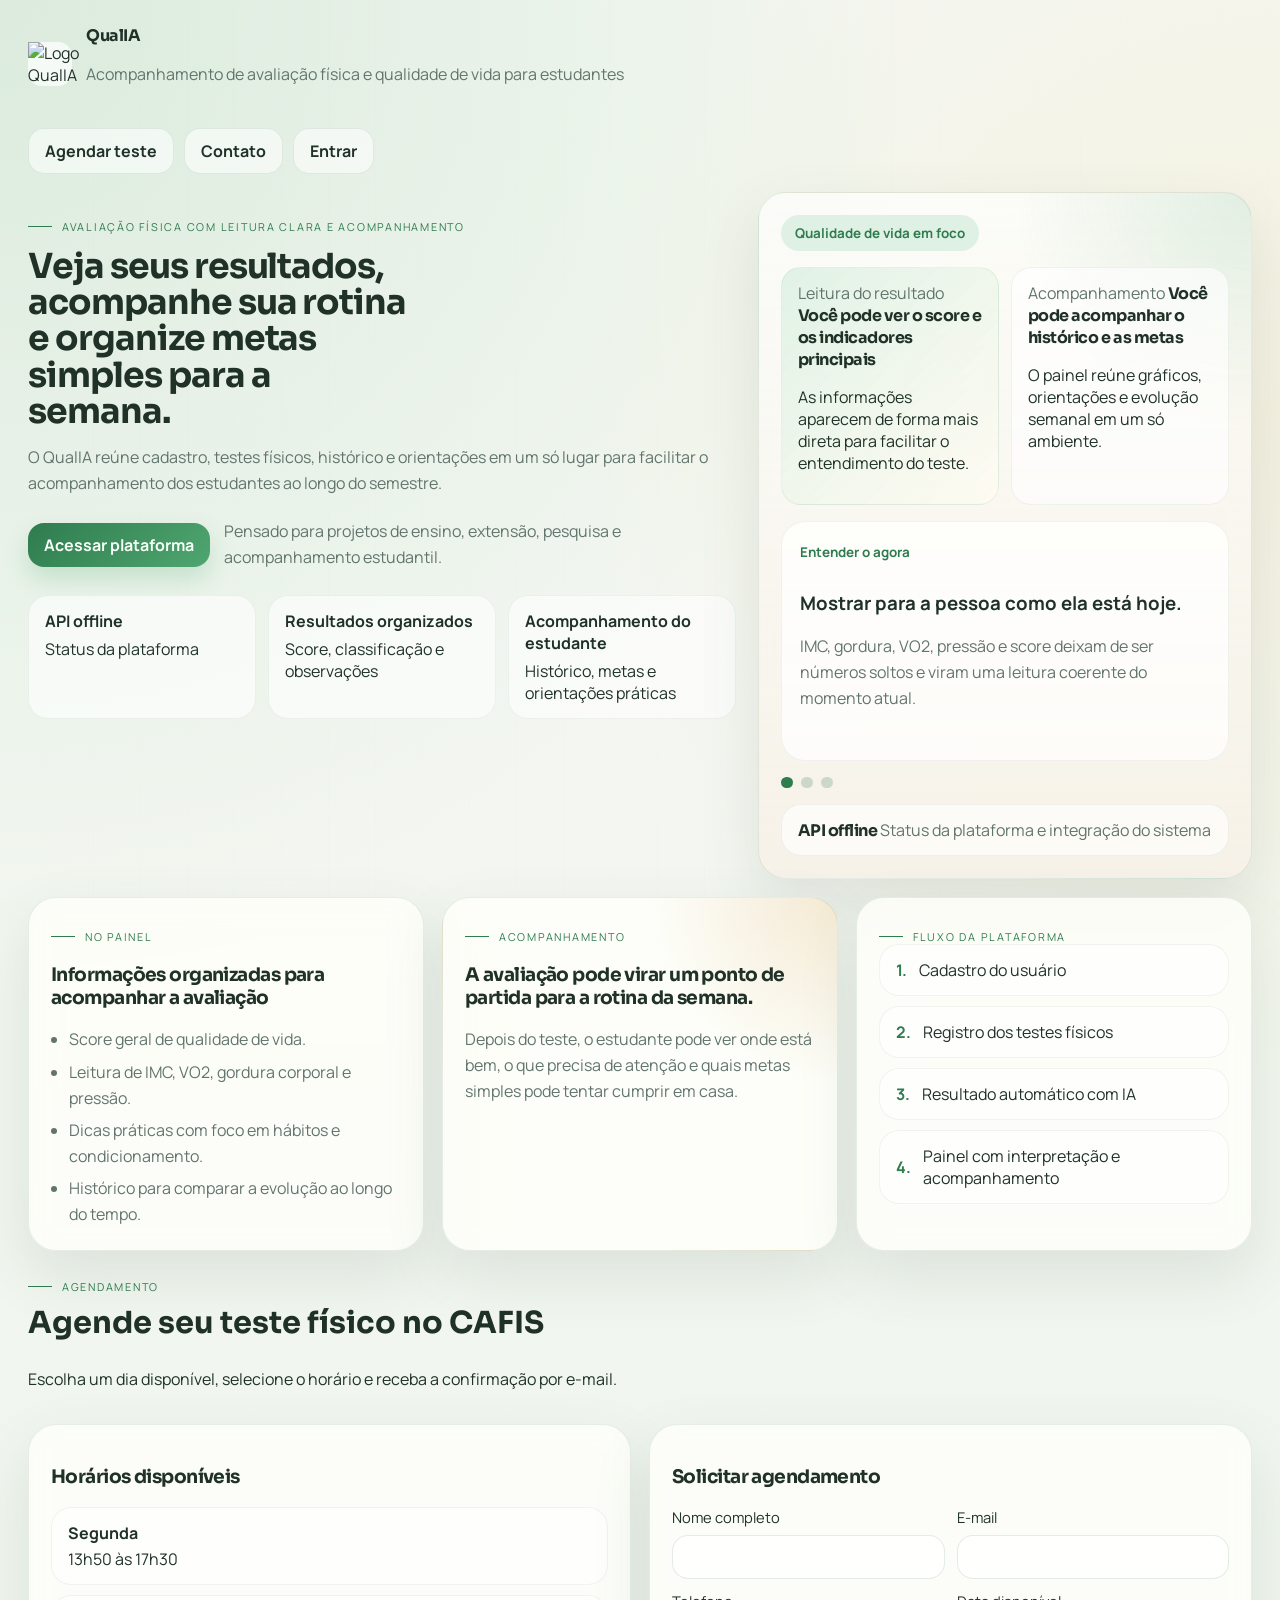
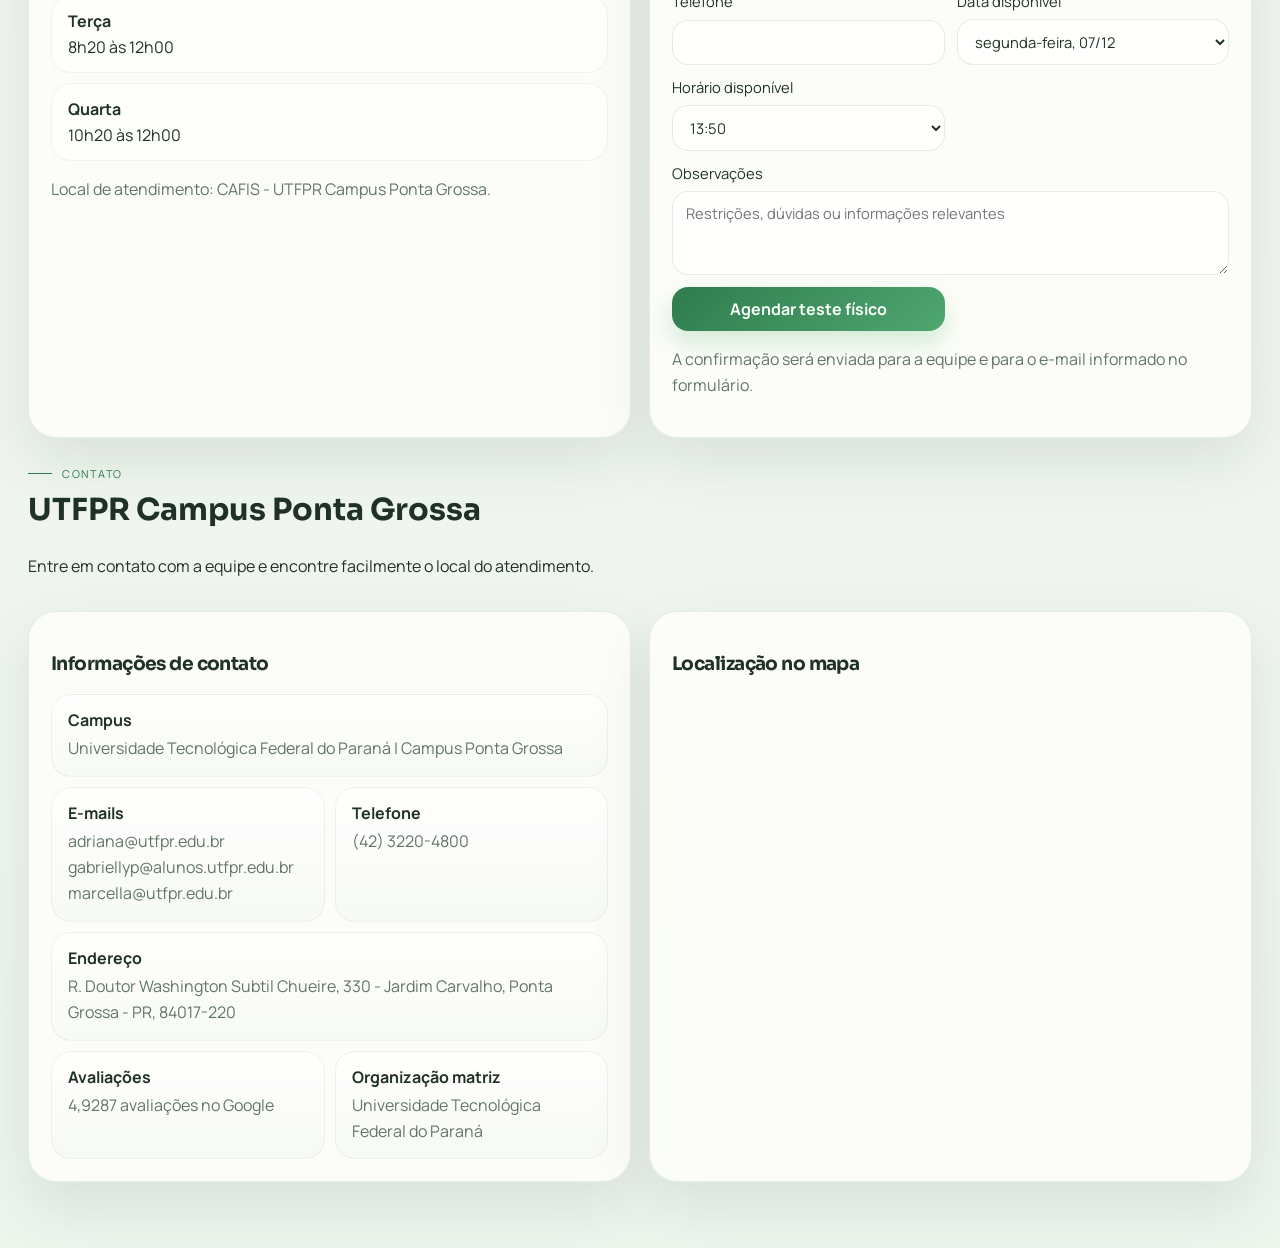
==== commit ca049372: "Atualiza logo admin e recuperacao de senha" ====
--- a/frontend/index.html
+++ b/frontend/index.html
@@ -4,10 +4,12 @@
   <meta charset="UTF-8" />
   <meta name="viewport" content="width=device-width, initial-scale=1.0" />
   <title>QualIA</title>
+  <link rel="icon" type="image/png" href="./logo.png?v=20260418a" />
+  <link rel="apple-touch-icon" href="./logo.png?v=20260418a" />
   <link rel="preconnect" href="https://fonts.googleapis.com" />
   <link rel="preconnect" href="https://fonts.gstatic.com" crossorigin />
   <link href="https://fonts.googleapis.com/css2?family=Sora:wght@400;500;600;700&family=Manrope:wght@400;500;600;700&display=swap" rel="stylesheet" />
-  <link rel="stylesheet" href="./styles.css?v=20260331c" />
+  <link rel="stylesheet" href="./styles.css?v=20260418a" />
 </head>
 <body>
   <div class="page-shell">
@@ -15,7 +17,7 @@
       <header class="site-header">
         <div class="brand-block">
           <span class="brand-mark">
-            <span class="brand-mark-core"></span>
+            <img src="./logo.png?v=20260418a" alt="Logo QualIA" />
           </span>
           <div>
             <strong>QualIA</strong>
@@ -241,6 +243,26 @@
                 </label>
                 <button class="btn primary" type="submit">Entrar</button>
             </form>
+              <button id="forgot-password-btn" class="link-button" type="button">Esqueci minha senha</button>
+              <form id="forgot-password-form" class="login-form-grid hidden">
+                <label class="full">
+                  <span>E-mail cadastrado</span>
+                  <input id="forgot-email" type="email" placeholder="seuemail@exemplo.com" />
+                </label>
+                <button class="btn primary" type="submit">Enviar link de recuperação</button>
+              </form>
+              <form id="reset-password-form" class="login-form-grid hidden">
+                <label class="full">
+                  <span>Nova senha</span>
+                  <input id="reset-password" type="password" minlength="6" placeholder="Digite uma nova senha" />
+                </label>
+                <label class="full">
+                  <span>Confirmar nova senha</span>
+                  <input id="reset-password-confirm" type="password" minlength="6" placeholder="Repita a nova senha" />
+                </label>
+                <button class="btn primary" type="submit">Alterar senha</button>
+              </form>
+              <p id="password-recovery-feedback" class="form-feedback hidden"></p>
               <p id="google-hint" class="login-note">Use o e-mail e a senha cadastrados na plataforma.</p>
             </div>
           </div>
@@ -707,6 +729,6 @@
 
   <div id="toast" class="toast hidden"></div>
   <script src="./config.js"></script>
-  <script src="./script.js?v=20260331c"></script>
+  <script src="./script.js?v=20260418a"></script>
 </body>
 </html>
--- a/frontend/styles.css
+++ b/frontend/styles.css
@@ -139,22 +139,19 @@
 .brand-mark {
   width: 44px;
   height: 44px;
-  border-radius: 16px;
+  border-radius: 14px;
   display: grid;
   place-items: center;
-  background: linear-gradient(135deg, var(--accent-strong), var(--accent));
+  background: rgba(255, 255, 255, 0.72);
   position: relative;
-}
-
-.brand-mark-core {
-  width: 18px;
-  height: 18px;
-  border-radius: 999px;
-  background: rgba(255, 255, 255, 0.94);
-  box-shadow:
-    0 0 0 5px rgba(255, 255, 255, 0.18),
-    10px -8px 0 -6px rgba(255, 255, 255, 0.84),
-    -8px 9px 0 -7px rgba(255, 255, 255, 0.8);
+  overflow: visible;
+}
+
+.brand-mark img {
+  width: 58px;
+  height: 58px;
+  object-fit: contain;
+  display: block;
 }
 
 .brand-block strong,
@@ -592,6 +589,23 @@
 
 .login-note {
   margin-top: 16px;
+}
+
+.link-button {
+  appearance: none;
+  border: 0;
+  background: transparent;
+  color: var(--accent-strong);
+  font: inherit;
+  font-weight: 700;
+  text-align: left;
+  padding: 0;
+  margin-top: 12px;
+  cursor: pointer;
+}
+
+.link-button:hover {
+  text-decoration: underline;
 }
 
 .topbar {
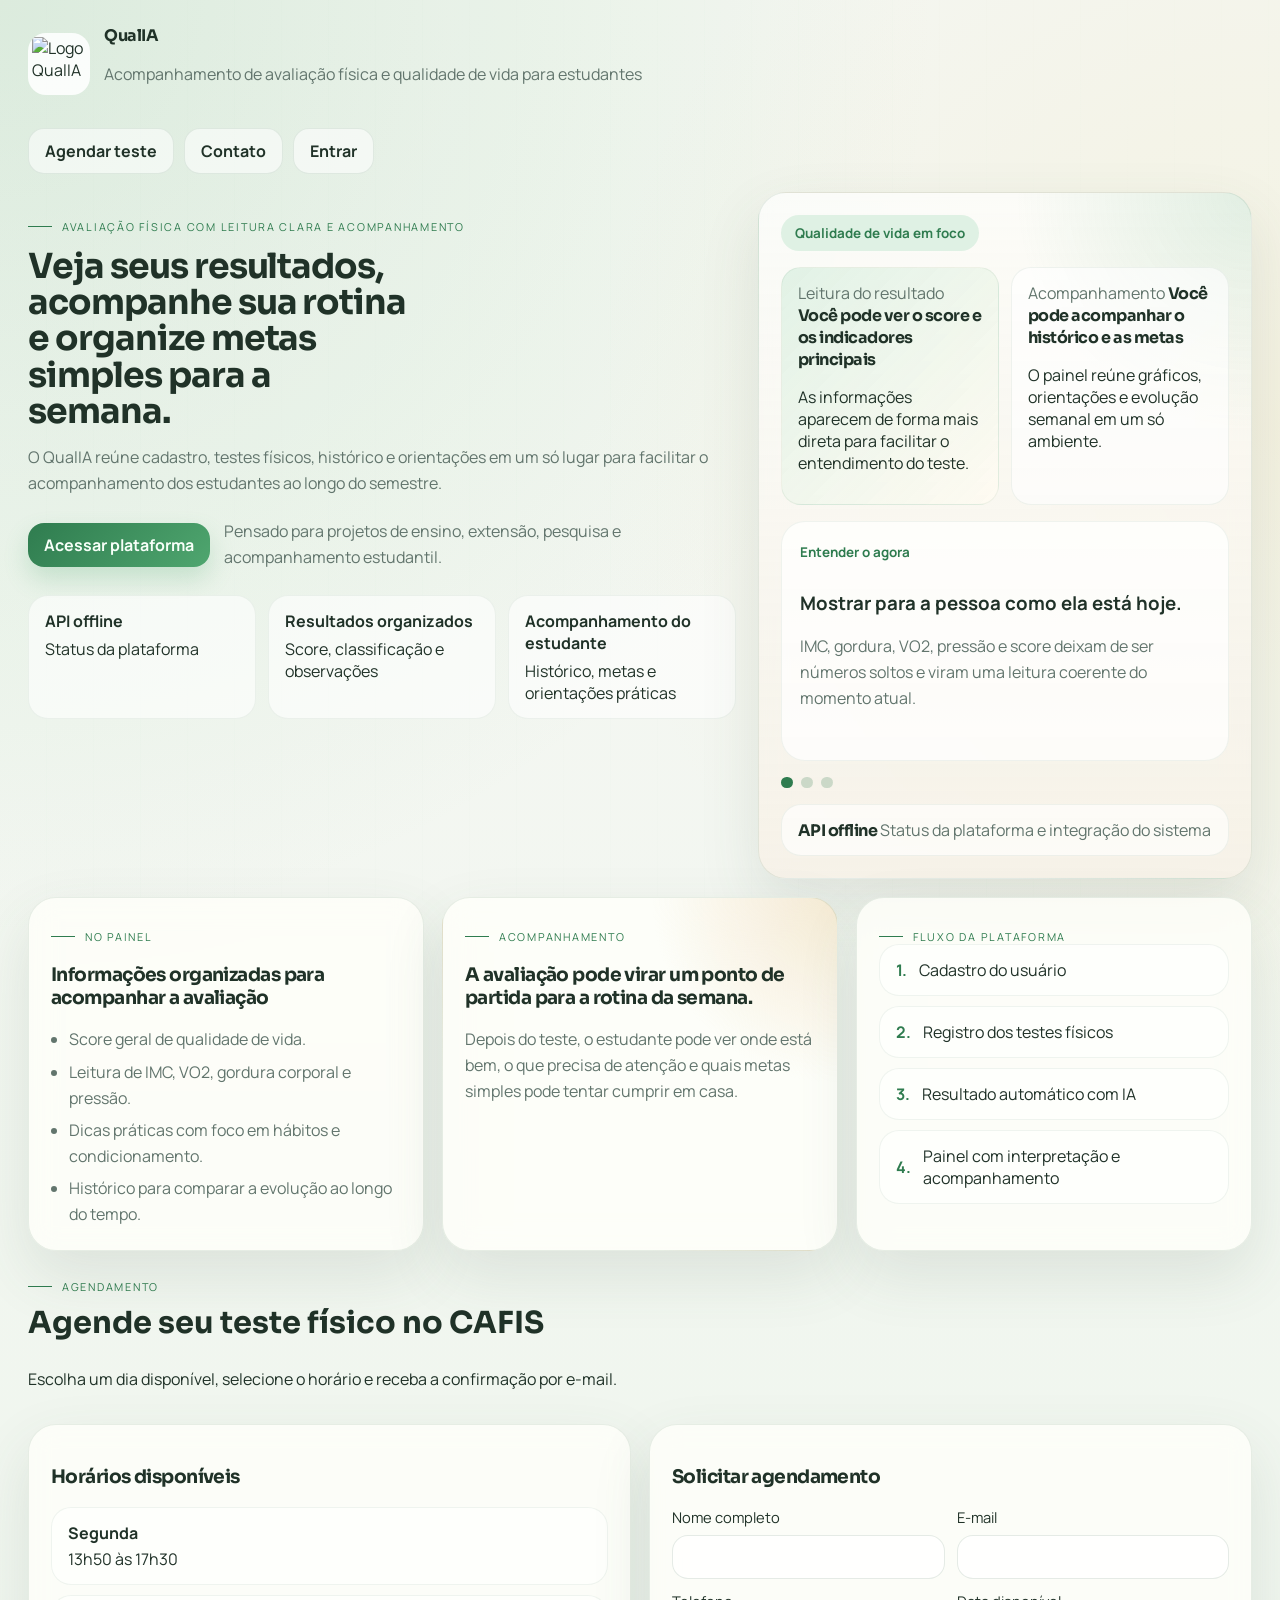
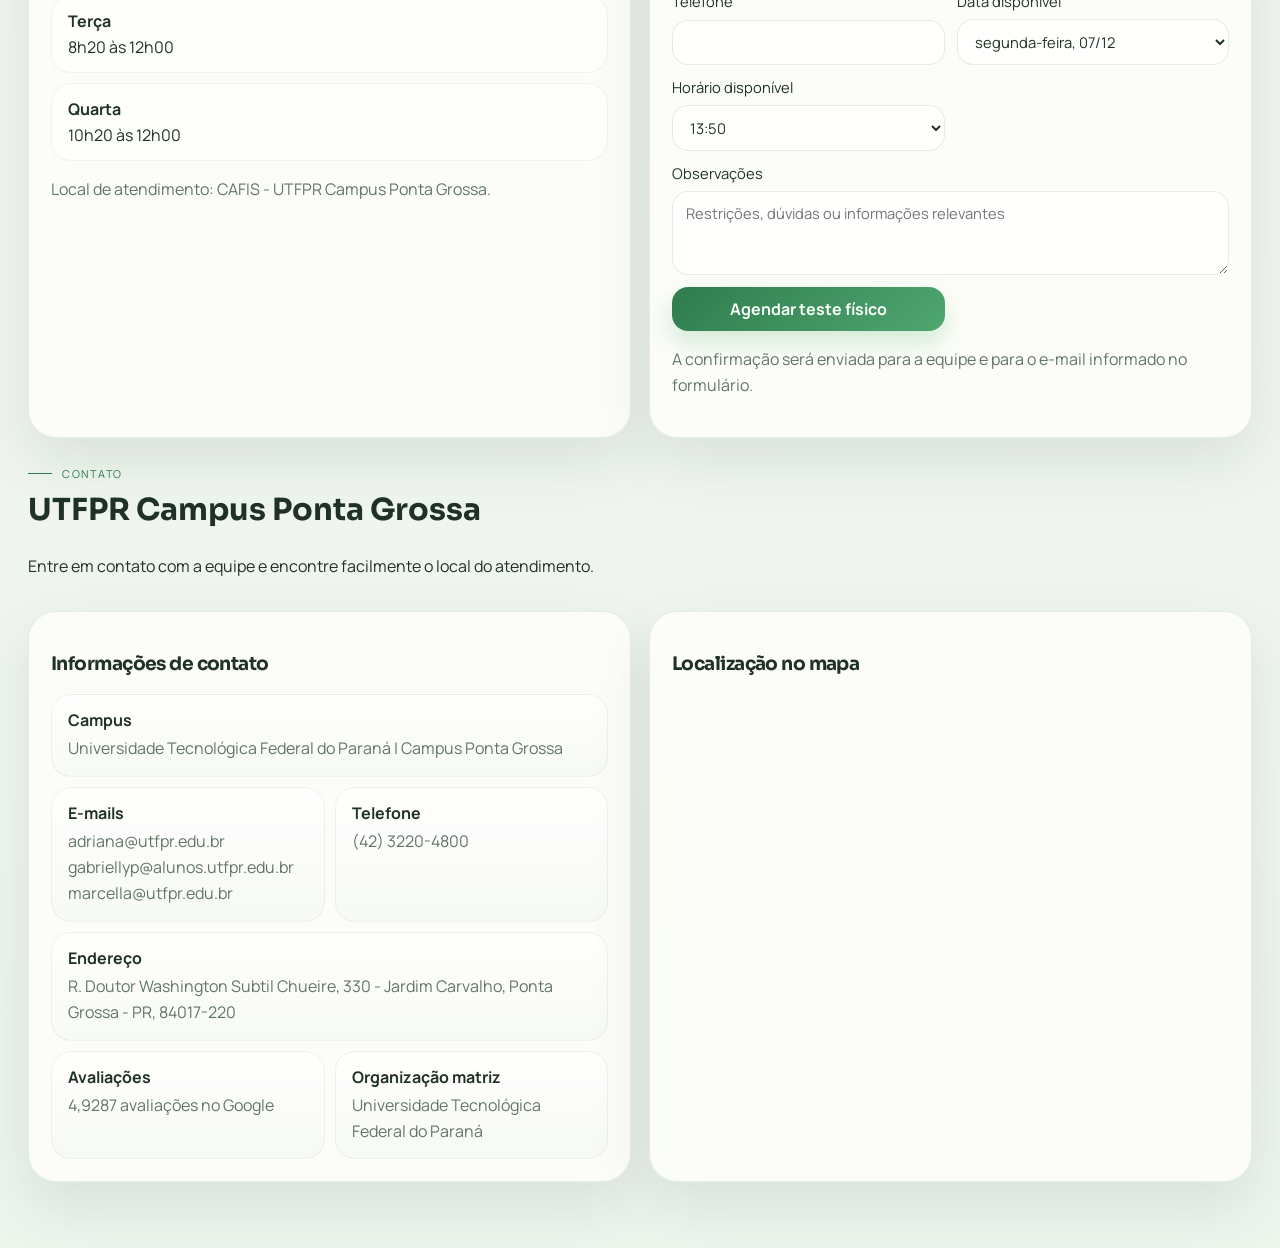
==== commit 293025f5: "Ajusta exibicao do logo" ====
--- a/frontend/index.html
+++ b/frontend/index.html
@@ -9,7 +9,7 @@
   <link rel="preconnect" href="https://fonts.googleapis.com" />
   <link rel="preconnect" href="https://fonts.gstatic.com" crossorigin />
   <link href="https://fonts.googleapis.com/css2?family=Sora:wght@400;500;600;700&family=Manrope:wght@400;500;600;700&display=swap" rel="stylesheet" />
-  <link rel="stylesheet" href="./styles.css?v=20260418a" />
+  <link rel="stylesheet" href="./styles.css?v=20260419a" />
 </head>
 <body>
   <div class="page-shell">
--- a/frontend/styles.css
+++ b/frontend/styles.css
@@ -137,19 +137,19 @@
 }
 
 .brand-mark {
-  width: 44px;
-  height: 44px;
-  border-radius: 14px;
+  width: 62px;
+  height: 62px;
+  border-radius: 18px;
   display: grid;
   place-items: center;
-  background: rgba(255, 255, 255, 0.72);
+  background: rgba(255, 255, 255, 0.86);
   position: relative;
-  overflow: visible;
+  overflow: hidden;
 }
 
 .brand-mark img {
-  width: 58px;
-  height: 58px;
+  width: 54px;
+  height: 54px;
   object-fit: contain;
   display: block;
 }
